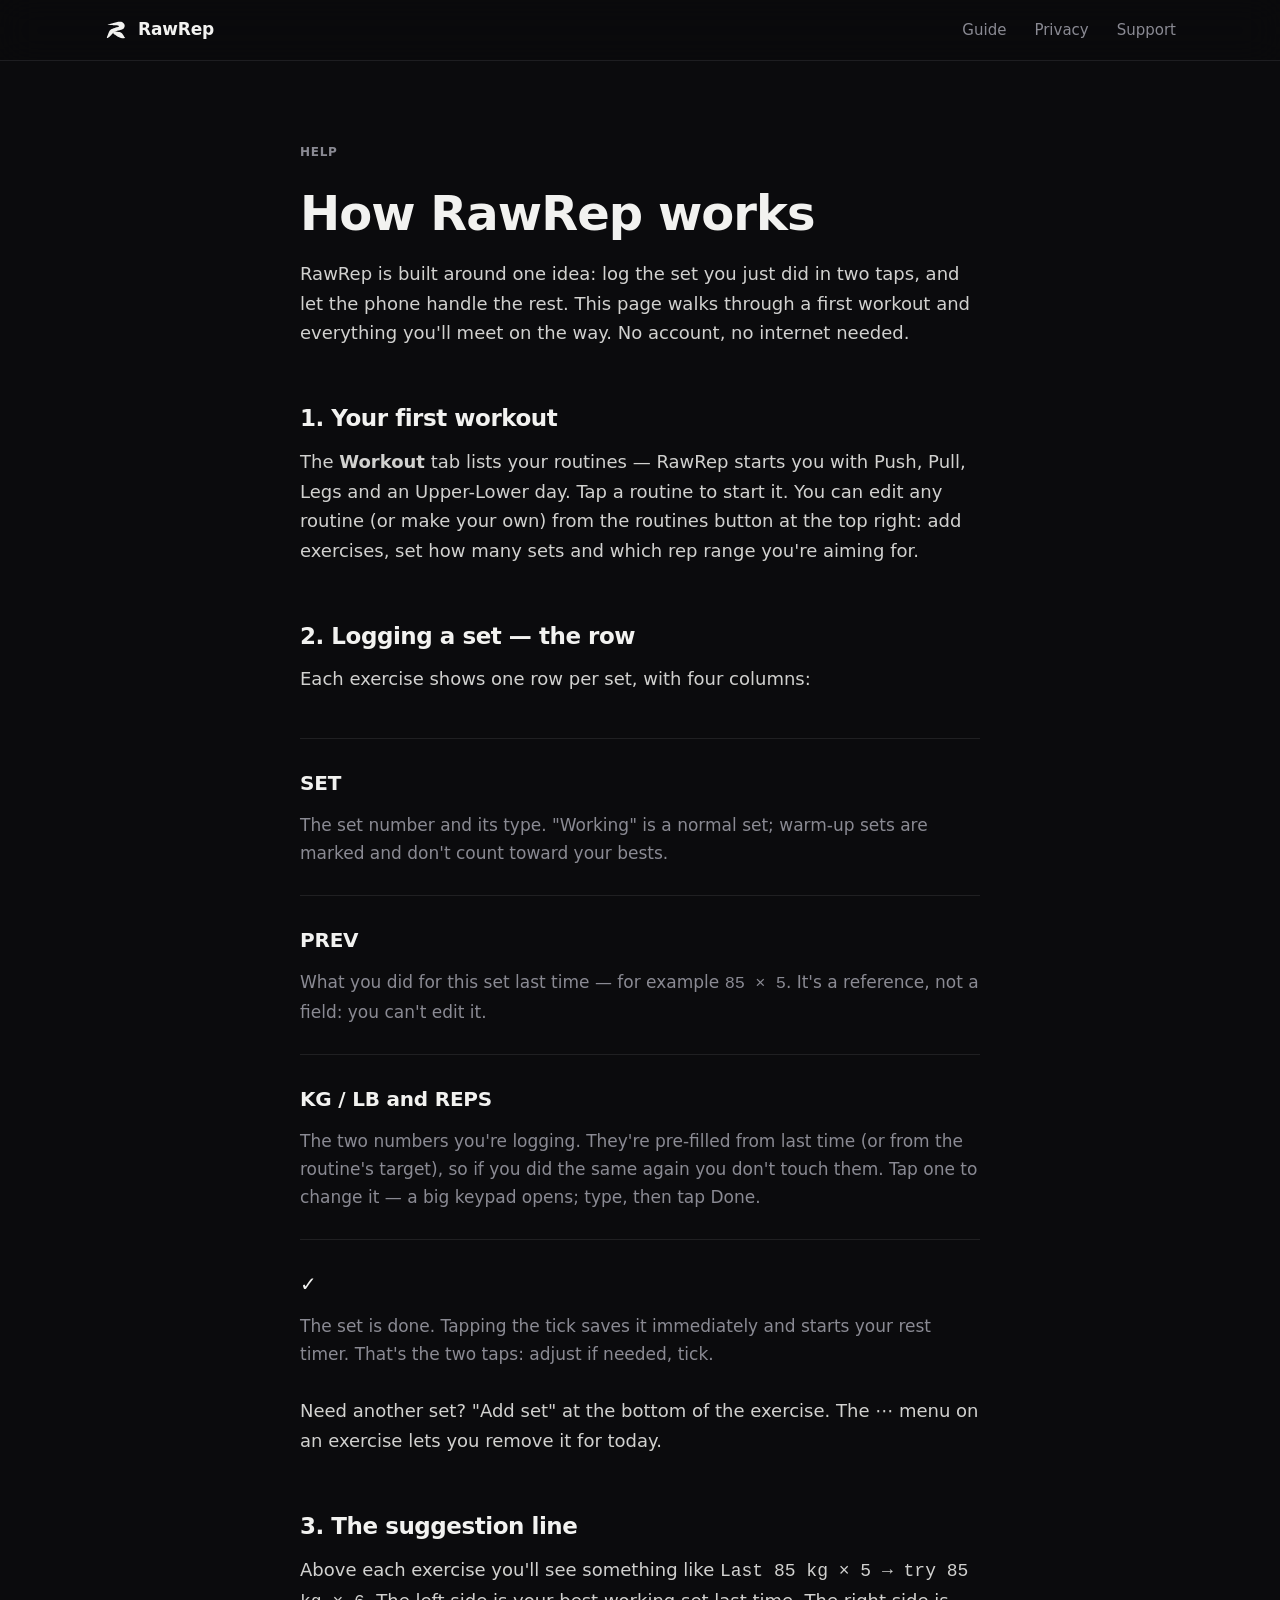
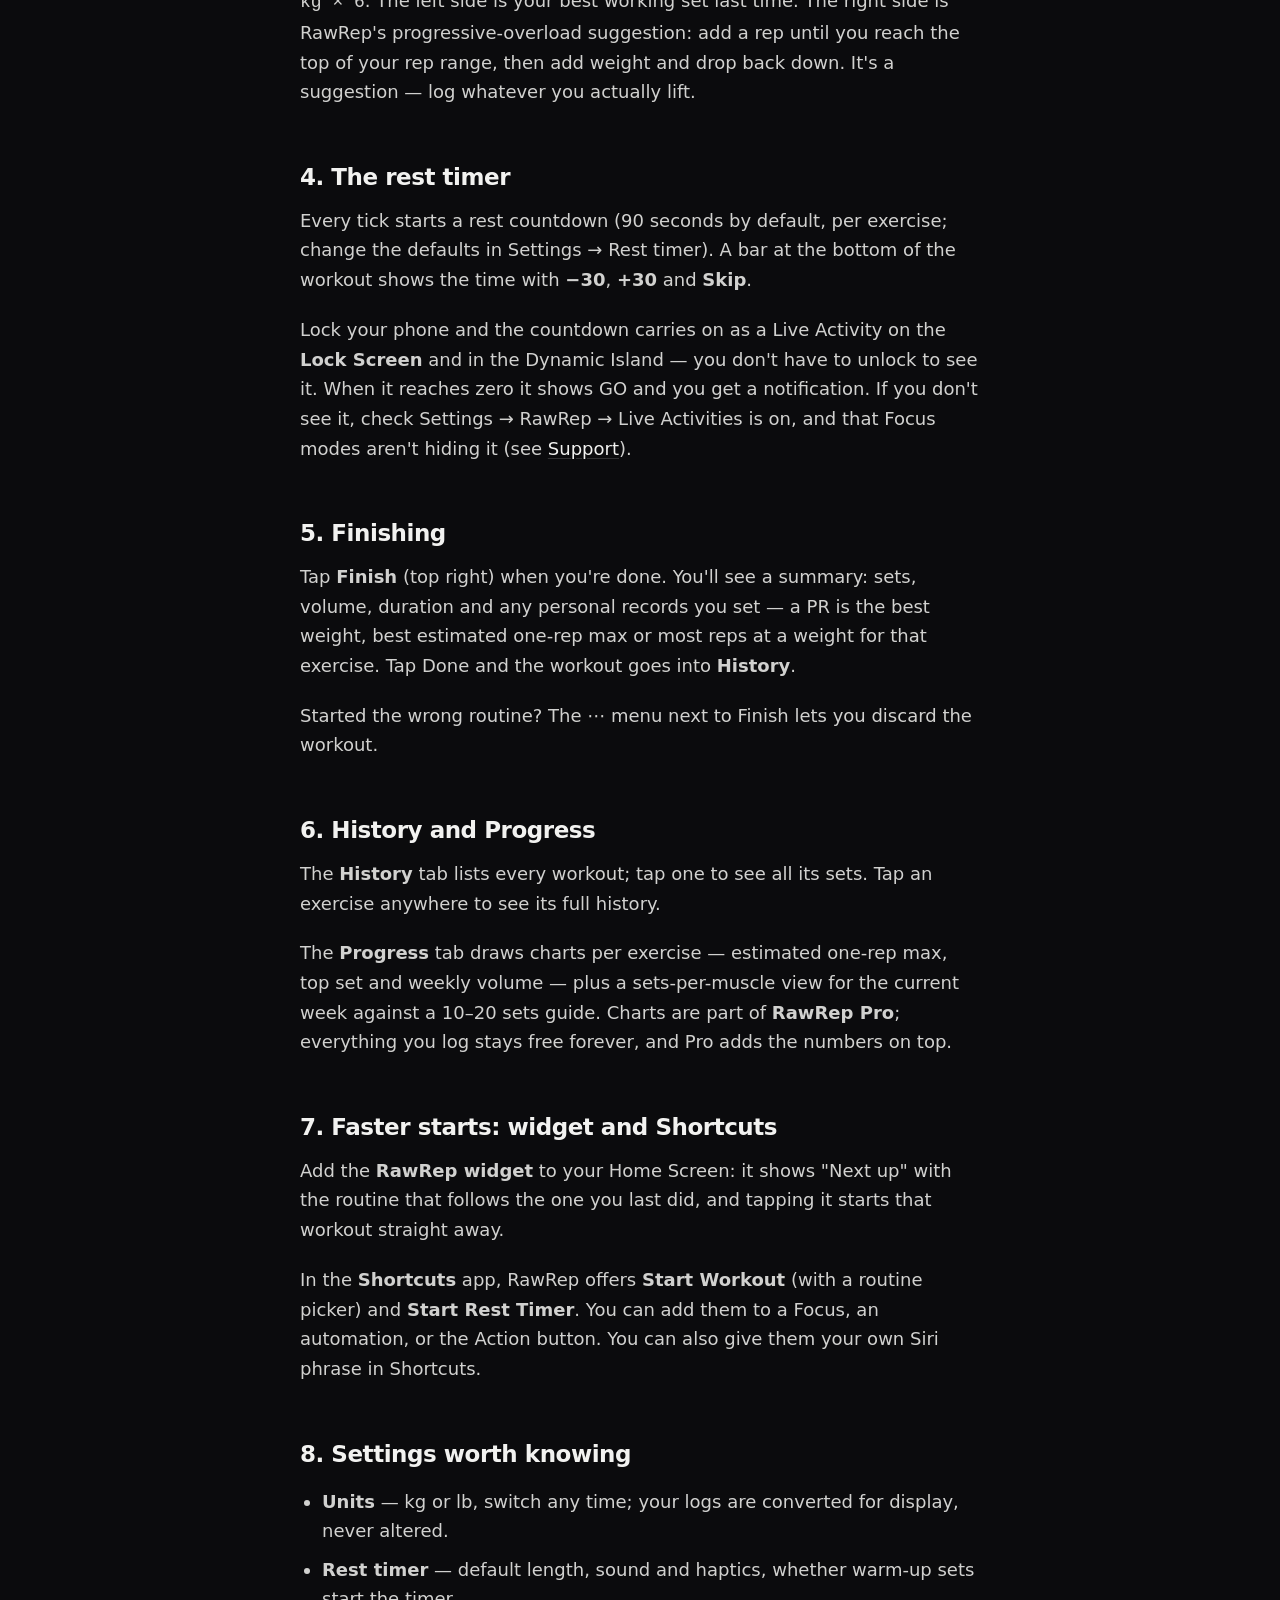
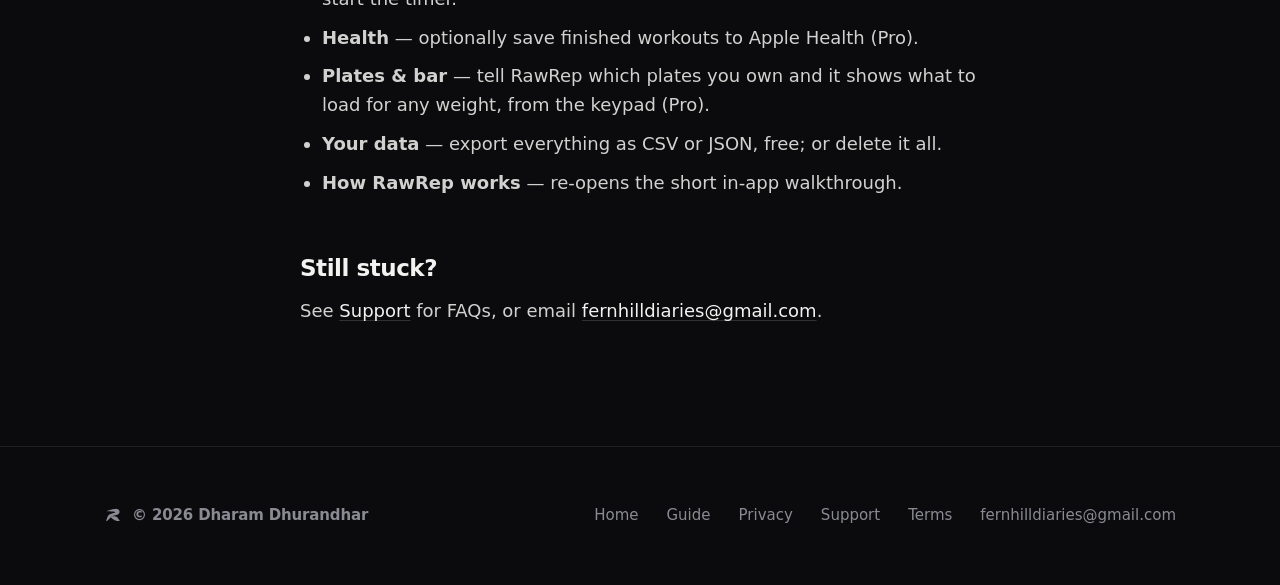
==== guide.html @ f8f1d1a2 "Deploy site from Overload/docs/site @ 1d5b099" ====
<!doctype html>
<html lang="en">
<head>
<meta charset="utf-8">
<meta name="viewport" content="width=device-width, initial-scale=1">
<title>Guide — RawRep</title>
<meta name="description" content="How to use RawRep: your first workout, logging a set in two taps, the overload suggestion, the Lock Screen rest timer, history, progress charts, the widget and Shortcuts.">
<meta name="theme-color" content="#0B0B0D">
<meta name="color-scheme" content="dark">
<link rel="canonical" href="https://ddh4r4m.github.io/rawrep/guide.html">
<meta property="og:type" content="article">
<meta property="og:site_name" content="RawRep">
<meta property="og:title" content="Guide — RawRep">
<meta property="og:description" content="How to use RawRep: your first workout, logging a set in two taps, the overload suggestion, the Lock Screen rest timer, history, progress charts, the widget and Shortcuts.">
<meta property="og:url" content="https://ddh4r4m.github.io/rawrep/guide.html">
<meta property="og:image" content="https://ddh4r4m.github.io/rawrep/img/og.png">
<meta property="og:image:width" content="1200">
<meta property="og:image:height" content="630">
<meta name="twitter:card" content="summary_large_image">
<meta name="twitter:title" content="Guide — RawRep">
<meta name="twitter:description" content="How to use RawRep: your first workout, logging a set in two taps, the overload suggestion, the Lock Screen rest timer, history, progress charts, the widget and Shortcuts.">
<meta name="twitter:image" content="https://ddh4r4m.github.io/rawrep/img/og.png">
<link rel="icon" href="favicon.svg" type="image/svg+xml">
<link rel="icon" href="favicon-32.png" sizes="32x32">
<link rel="apple-touch-icon" href="favicon-180.png">
<link rel="preload" href="fonts/space-grotesk-500-numerals.woff2" as="font" type="font/woff2" crossorigin>
<link rel="stylesheet" href="styles.css">
</head>
<body>
<svg width="0" height="0" style="position:absolute" aria-hidden="true" focusable="false"><symbol id="mark" viewBox="0 0 1024 1024" fill-rule="nonzero"><path d="M476.17 570.28C471.61 571.32 446.74 582.52 436.3 588.12C430.04 591.54 420.93 596.29 416.08 598.76C409.25 602.17 404.98 605.21 398.05 611.76C392.92 616.41 387.13 621.35 385.05 622.68C371.09 631.79 366.54 636.82 361.79 648.68C358.47 657.04 357.9 662.07 360.18 664.25C361.51 665.67 362.17 665.29 367.87 659.79C373.47 654.38 374.6 653.81 378.78 653.33C385.24 652.76 387.42 653.43 392.73 657.99C395.3 660.07 398.71 662.45 400.23 663.3C403.75 665.1 409.06 668.9 419.03 676.78C423.2 680.1 430.51 685.61 435.26 689.02C440 692.44 445.79 696.81 448.17 698.71C452.53 702.31 460.22 707.82 476.64 719.02C481.58 722.34 491.92 729.74 499.61 735.44C521.35 751.39 535.11 761.35 545.46 768.47C548.12 770.27 553.81 774.26 558.27 777.39C584.66 796 597.28 803.59 621.77 815.93C651.77 830.83 680.15 840.32 721.53 849.06C759.5 857.03 815.79 861.4 853.95 859.21C876.92 857.88 898.65 855.61 901.12 854.28C903.78 852.85 903.21 850.96 897.32 842.7C890.01 832.26 889.82 831.88 880.81 818.3C872.74 806.25 868.37 799.7 850.72 773.69C845.21 765.62 837.71 754.52 834.01 749.01C789.21 682.76 780.86 671.56 762.92 654C738.24 629.89 703.4 611.1 667.05 602.46C638.38 595.53 605.92 590.59 567.76 587.18C564.35 586.8 558.18 585.94 554 585.28C538.06 582.43 498.28 578.82 492.87 579.68C490.98 579.96 488.22 579.77 486.7 579.11L483.95 578.06L486.13 575.79C488.7 573.13 488.22 572.27 483.38 570.66C480.06 569.62 479.3 569.52 476.17 570.28Z"/><path d="M641.33 164.79C605.83 168.58 596.15 169.91 566.82 174.85C536.16 179.97 524.1 182.35 521.16 183.87C519.83 184.53 516.41 185.38 513.57 185.67C510.72 185.95 506.92 186.62 505.12 187.09C503.31 187.57 498.38 188.8 494.2 189.85C481.86 193.07 463.45 197.25 454.34 198.96C444.18 200.86 438.11 202.47 431.08 204.94C428.23 205.98 421.4 207.97 415.89 209.4C405.07 212.25 400.9 213.39 387.89 216.99C383.24 218.32 377.83 219.84 376.03 220.31C372.99 221.17 350.97 227.72 344.23 229.81C335.88 232.37 315.09 238.25 310.53 239.3C307.69 239.96 304.18 241.1 302.85 241.77C301.52 242.43 293.83 245.18 285.76 247.75C277.69 250.4 267.92 253.63 263.93 254.96C259.94 256.29 255.86 257.33 254.91 257.33C253.87 257.33 250.55 258.47 247.41 259.8C240.39 262.84 227.58 267.49 211.34 272.99C204.61 275.27 194.07 278.88 188.09 281.06C182.11 283.25 174.23 285.9 170.53 286.95C158.19 290.46 155.15 292.55 159.9 294.26C161.04 294.64 169.3 295.68 178.12 296.63C187.05 297.48 197.49 298.62 201.38 299.1C205.27 299.57 219.22 300.62 232.23 301.47C245.33 302.23 261.94 303.37 269.24 303.84C286.71 304.98 372.42 307.73 391.22 307.64C438.77 307.54 523.44 311.15 544.98 314.19C580.1 319.22 595.77 323.59 618.17 334.79C640.09 345.61 642.28 347.6 642.28 356.62C642.28 365.64 640.38 367.15 621.39 373.51C603.74 379.4 576.12 388.23 565.87 391.26C561.97 392.4 553.43 394.97 546.88 397.05C531.03 401.99 531.89 401.7 511.29 407.78C501.42 410.72 490.31 414.14 486.61 415.37C483 416.61 471.04 420.21 460.03 423.44C387.51 444.7 334.45 463.97 309.11 478.3C267.63 501.65 244.85 526.52 222.07 573.41C212.86 592.4 178.79 676.97 162.46 721.58C161.04 725.47 158.95 730.88 157.91 733.45C155.06 740.28 150.03 753.38 144.43 768.47C137.88 786.32 137.4 787.45 134.56 794.57C129.81 806.63 123.35 827.42 122.88 832.64C122.22 839.19 123.64 843.93 127.63 848.39C135.12 856.84 146.61 857.5 162.75 850.29C173.47 845.45 199.19 826.85 217.13 810.99C220.74 807.77 228.9 800.65 235.36 795.05C250.93 781.38 303.99 728.98 320.03 711.42C327.05 703.64 338.25 691.68 344.8 684.94C360.94 668.14 364.54 663.68 366.44 657.23C370.14 645.27 376.98 636.44 387.89 629.6C391.98 627.04 399 621.35 407.35 613.66C410.48 610.91 417.32 606.44 423.96 602.93C430.23 599.61 438.77 595.05 442.95 592.78C453.1 587.27 472.18 579.11 478.16 577.68C480.82 577.02 486.42 575.22 490.5 573.7C494.58 572.08 499.52 570.38 501.32 569.81C503.13 569.24 509.1 567.43 514.61 565.82C520.12 564.21 529.32 561.36 535.02 559.55C540.81 557.85 549.07 555.38 553.53 554.05C557.99 552.82 569.28 549.59 578.68 546.93C588.08 544.27 602.22 540.38 610 538.29C628.04 533.45 627.85 533.45 646.55 528.23C655.19 525.86 664.58 523.2 667.43 522.44C670.28 521.68 673.98 520.64 675.5 520.26C677.11 519.78 682.43 518.26 687.36 516.94C692.3 515.51 698.28 513.9 700.65 513.14C703.02 512.47 707.49 511.24 710.62 510.39C713.75 509.44 721.25 507.25 727.23 505.36C733.21 503.55 739.47 501.65 740.99 501.27C742.61 500.8 747.45 499.09 751.91 497.48C756.37 495.86 762.35 493.59 765.2 492.54C778.2 487.89 796.52 477.83 812.66 466.53C830.5 454.1 850.05 432.93 859.93 415.37C869.13 399.24 875.78 381.77 878.62 366.49C879.48 362.03 880.52 356.33 881.09 353.87C882.52 346.46 882.14 317.51 880.52 308.49C875.11 278.88 864.39 254.3 847.87 232.94C839.42 222.02 821.96 205.22 811.23 197.63C798.99 189.09 778.86 179.31 759.03 172.38C752.95 170.29 736.72 167.25 720.77 165.26C703.12 162.98 660.12 162.79 641.33 164.79Z"/></symbol></svg>
<header class="nav">
  <div class="wrap nav-in">
    <a class="brand" href="index.html" aria-label="RawRep home"><svg class="mark" viewBox="0 0 1024 1024" aria-hidden="true"><use href="#mark"/></svg><span class="word">RawRep</span></a>
    <nav class="nav-links" aria-label="Site">
      <a href="guide.html" aria-current="page">Guide</a>
      <a href="privacy.html">Privacy</a>
      <a href="support.html">Support</a>
    </nav>
  </div>
</header>

<main class="prose">
  <div class="wrap">
    <div class="prose-in">
    <span class="kicker">Help</span>
    <h1>How RawRep works</h1>
    <p>RawRep is built around one idea: log the set you just did in two taps, and let the phone handle the rest. This page walks through a first workout and everything you'll meet on the way. No account, no internet needed.</p>

    <h2>1. Your first workout</h2>
    <p>The <strong>Workout</strong> tab lists your routines — RawRep starts you with Push, Pull, Legs and an Upper-Lower day. Tap a routine to start it. You can edit any routine (or make your own) from the routines button at the top right: add exercises, set how many sets and which rep range you're aiming for.</p>

    <h2>2. Logging a set — the row</h2>
    <p>Each exercise shows one row per set, with four columns:</p>
    <dl>
      <dt>SET</dt>
      <dd>The set number and its type. "Working" is a normal set; warm-up sets are marked and don't count toward your bests.</dd>
      <dt>PREV</dt>
      <dd>What you did for this set last time — for example <code>85 × 5</code>. It's a reference, not a field: you can't edit it.</dd>
      <dt>KG / LB and REPS</dt>
      <dd>The two numbers you're logging. They're pre-filled from last time (or from the routine's target), so if you did the same again you don't touch them. Tap one to change it — a big keypad opens; type, then tap Done.</dd>
      <dt>✓</dt>
      <dd>The set is done. Tapping the tick saves it immediately and starts your rest timer. That's the two taps: adjust if needed, tick.</dd>
    </dl>
    <p>Need another set? "Add set" at the bottom of the exercise. The ⋯ menu on an exercise lets you remove it for today.</p>

    <h2>3. The suggestion line</h2>
    <p>Above each exercise you'll see something like <code>Last 85 kg × 5 → try 85 kg × 6</code>. The left side is your best working set last time. The right side is RawRep's progressive-overload suggestion: add a rep until you reach the top of your rep range, then add weight and drop back down. It's a suggestion — log whatever you actually lift.</p>

    <h2>4. The rest timer</h2>
    <p>Every tick starts a rest countdown (90 seconds by default, per exercise; change the defaults in Settings → Rest timer). A bar at the bottom of the workout shows the time with <strong>−30</strong>, <strong>+30</strong> and <strong>Skip</strong>.</p>
    <p>Lock your phone and the countdown carries on as a Live Activity on the <strong>Lock Screen</strong> and in the Dynamic Island — you don't have to unlock to see it. When it reaches zero it shows GO and you get a notification. If you don't see it, check Settings → RawRep → Live Activities is on, and that Focus modes aren't hiding it (see <a href="support.html">Support</a>).</p>

    <h2>5. Finishing</h2>
    <p>Tap <strong>Finish</strong> (top right) when you're done. You'll see a summary: sets, volume, duration and any personal records you set — a PR is the best weight, best estimated one-rep max or most reps at a weight for that exercise. Tap Done and the workout goes into <strong>History</strong>.</p>
    <p>Started the wrong routine? The ⋯ menu next to Finish lets you discard the workout.</p>

    <h2>6. History and Progress</h2>
    <p>The <strong>History</strong> tab lists every workout; tap one to see all its sets. Tap an exercise anywhere to see its full history.</p>
    <p>The <strong>Progress</strong> tab draws charts per exercise — estimated one-rep max, top set and weekly volume — plus a sets-per-muscle view for the current week against a 10–20 sets guide. Charts are part of <strong>RawRep Pro</strong>; everything you log stays free forever, and Pro adds the numbers on top.</p>

    <h2>7. Faster starts: widget and Shortcuts</h2>
    <p>Add the <strong>RawRep widget</strong> to your Home Screen: it shows "Next up" with the routine that follows the one you last did, and tapping it starts that workout straight away.</p>
    <p>In the <strong>Shortcuts</strong> app, RawRep offers <strong>Start Workout</strong> (with a routine picker) and <strong>Start Rest Timer</strong>. You can add them to a Focus, an automation, or the Action button. You can also give them your own Siri phrase in Shortcuts.</p>

    <h2>8. Settings worth knowing</h2>
    <ul>
      <li><strong>Units</strong> — kg or lb, switch any time; your logs are converted for display, never altered.</li>
      <li><strong>Rest timer</strong> — default length, sound and haptics, whether warm-up sets start the timer.</li>
      <li><strong>Health</strong> — optionally save finished workouts to Apple Health (Pro).</li>
      <li><strong>Plates &amp; bar</strong> — tell RawRep which plates you own and it shows what to load for any weight, from the keypad (Pro).</li>
      <li><strong>Your data</strong> — export everything as CSV or JSON, free; or delete it all.</li>
      <li><strong>How RawRep works</strong> — re-opens the short in-app walkthrough.</li>
    </ul>

    <h2>Still stuck?</h2>
    <p>See <a href="support.html">Support</a> for FAQs, or email <a href="mailto:fernhilldiaries@gmail.com">fernhilldiaries@gmail.com</a>.</p>
    </div>
  </div>
</main>

<footer class="foot">
  <div class="wrap foot-in">
    <span class="brand"><svg class="mark" viewBox="0 0 1024 1024" aria-hidden="true"><use href="#mark"/></svg><span class="word">© 2026 Dharam Dhurandhar</span></span>
    <nav class="foot-links" aria-label="Footer">
      <a href="index.html">Home</a>
      <a href="guide.html">Guide</a>
      <a href="privacy.html">Privacy</a>
      <a href="support.html">Support</a>
      <a href="terms.html">Terms</a>
      <a href="mailto:fernhilldiaries@gmail.com">fernhilldiaries@gmail.com</a>
    </nav>
  </div>
</footer>
</body>
</html>
---- styles.css ----
/* Space Grotesk Medium (500), SIL OFL 1.1 — subset to numerals only.
   See fonts/OFL-SpaceGrotesk.txt. Same face the app bundles (ADR-016). */
@font-face {
  font-family: "Space Grotesk";
  font-style: normal;
  font-weight: 500;
  font-display: swap;
  src: url("fonts/space-grotesk-500-numerals.woff2") format("woff2");
}

/* RawRep — rawrep.app
   Palette and type follow the app's own rules (PRD §6.2, ADR-014, ADR-017, ADR-023):
   dark-only, off-black/off-white, one accent (lime) reserved for ✓ / timer / CTA.
   Space Grotesk 500 is used for NUMERALS ONLY. Every word is SF Pro. */

:root {
  --ink:      #0B0B0D;
  --panel:    #16161A;
  --panel-2:  #1B1B21;
  --chalk:    #F2F2F0;
  --ash:      #8A8A93;
  --ghost:    rgba(242, 242, 240, 0.30);
  --volt:     #C6FF00;
  --line:     rgba(242, 242, 240, 0.09);
  --line-2:   rgba(242, 242, 240, 0.16);

  --sans: -apple-system, BlinkMacSystemFont, "SF Pro Text", "Segoe UI", system-ui, "Helvetica Neue", Arial, sans-serif;
  --num:  "Space Grotesk", "Helvetica Neue", Arial, sans-serif;

  --max: 1120px;
  --gut: 24px;
  --r-s: 8px;
  --r-m: 12px;
  --r-l: 20px;
}

* { box-sizing: border-box; }

html { -webkit-text-size-adjust: 100%; scroll-behavior: smooth; }

body {
  margin: 0;
  background: var(--ink);
  color: var(--chalk);
  font-family: var(--sans);
  font-size: 17px;
  line-height: 1.6;
  -webkit-font-smoothing: antialiased;
  -moz-osx-font-smoothing: grayscale;
  text-rendering: optimizeLegibility;
}

img, svg { display: block; max-width: 100%; }

a { color: var(--chalk); text-decoration: none; }
a:focus-visible,
button:focus-visible,
summary:focus-visible,
input:focus-visible + .tick { outline: 2px solid var(--volt); outline-offset: 3px; border-radius: 4px; }

/* Numerals — the one place Space Grotesk is allowed. */
.n {
  font-family: var(--num);
  font-weight: 500;
  font-variant-numeric: tabular-nums;
  font-feature-settings: "tnum" 1;
}
.n-lg { letter-spacing: -0.02em; }

/* ---------- layout ---------- */

.wrap { width: 100%; max-width: var(--max); margin: 0 auto; padding: 0 var(--gut); }

.section { padding: 140px 0; border-top: 1px solid var(--line); }

.eyebrow {
  display: block;
  margin: 0 0 22px;
  font-size: 12px;
  font-weight: 600;
  line-height: 1;
  letter-spacing: 0.06em;
  text-transform: uppercase;
  color: var(--ash);
}

h1, h2, h3 { margin: 0; font-weight: 600; letter-spacing: -0.02em; }

h2 { font-size: clamp(30px, 4vw, 46px); line-height: 1.06; max-width: 15ch; }
h3 { font-size: 19px; line-height: 1.3; letter-spacing: -0.01em; }

.lede {
  margin: 24px 0 0;
  max-width: 46ch;
  font-size: 19px;
  line-height: 1.55;
  color: var(--ash);
}

.split {
  display: grid;
  grid-template-columns: 1fr;
  gap: 64px;
  align-items: center;
}

/* ---------- nav ---------- */

.nav {
  position: sticky;
  top: 0;
  z-index: 20;
  background: rgba(11, 11, 13, 0.72);
  backdrop-filter: saturate(160%) blur(18px);
  -webkit-backdrop-filter: saturate(160%) blur(18px);
  border-bottom: 1px solid var(--line);
}

.nav-in {
  display: flex;
  align-items: center;
  gap: 12px;
  height: 60px;
}

.brand { display: flex; align-items: center; gap: 10px; }
.brand .mark { width: 24px; height: 24px; fill: var(--chalk); }
.brand .word { font-size: 17px; font-weight: 600; letter-spacing: -0.01em; }

.nav-links { margin-left: auto; display: flex; gap: 28px; font-size: 15px; }
.nav-links a { color: var(--ash); transition: color 0.2s; }
.nav-links a:hover { color: var(--chalk); }

/* ---------- hero ---------- */

.hero { position: relative; overflow: hidden; padding: 96px 0 132px; }

/* depth only — no glow */
.hero::before {
  content: "";
  position: absolute;
  inset: -20% -10% auto;
  height: 620px;
  background: radial-gradient(60% 100% at 62% 0%, rgba(242, 242, 240, 0.055), transparent 70%);
  pointer-events: none;
}

.hero-in { position: relative; display: grid; grid-template-columns: 1fr; gap: 64px; align-items: center; }

h1 {
  font-size: clamp(40px, 6.6vw, 72px);
  line-height: 1.02;
  max-width: 11ch;
}

.hero .lede { font-size: 20px; max-width: 40ch; }

.badge-row { display: flex; flex-wrap: wrap; align-items: center; gap: 16px; margin-top: 40px; }

.store {
  display: inline-flex;
  flex-direction: column;
  justify-content: center;
  min-height: 56px;
  padding: 9px 26px;
  border-radius: 14px;
  background: var(--volt);
  color: var(--ink);
  cursor: default;
}
.store .k {
  font-size: 11px;
  font-weight: 600;
  letter-spacing: 0.07em;
  text-transform: uppercase;
  line-height: 1.3;
  opacity: 0.72;
}
.store .v { font-size: 17px; font-weight: 600; letter-spacing: -0.01em; line-height: 1.25; }

.badge-note { font-size: 15px; color: var(--ash); }

.spec {
  display: flex;
  flex-wrap: wrap;
  gap: 10px 22px;
  margin: 36px 0 0;
  padding: 0;
  list-style: none;
  font-size: 14px;
  color: var(--ash);
}
.spec li { display: flex; align-items: center; gap: 8px; }
.spec li::before {
  content: "";
  width: 4px;
  height: 4px;
  border-radius: 50%;
  background: var(--line-2);
}

/* ---------- device frame ---------- */

.phone {
  width: 100%;
  max-width: 320px;
  margin: 0 auto;
  padding: 11px;
  border-radius: 55px;
  background: linear-gradient(158deg, #43434c 0%, #1d1d24 26%, #121218 62%, #35353d 100%);
  box-shadow:
    0 2px 1px rgba(255, 255, 255, 0.10) inset,
    0 44px 90px -28px rgba(0, 0, 0, 0.95),
    0 12px 34px -14px rgba(0, 0, 0, 0.8);
}

.phone-screen {
  position: relative;
  border-radius: 44px;
  overflow: hidden;
  background: var(--ink);
  box-shadow: 0 0 0 1px rgba(0, 0, 0, 0.9);
}

.phone-screen img { width: 100%; height: auto; }

.island {
  position: absolute;
  top: 1.15%;
  left: 50%;
  transform: translateX(-50%);
  width: 30%;
  height: 3.1%;
  border-radius: 99px;
  background: #000;
}

.phone--sm { max-width: 268px; border-radius: 48px; padding: 9px; }
.phone--sm .phone-screen { border-radius: 39px; }

.caption { margin: 22px auto 0; max-width: 42ch; text-align: center; font-size: 14px; color: var(--ash); }

/* ---------- lock screen mock ---------- */

.lock {
  position: relative;
  aspect-ratio: 402 / 874;
  padding: 13% 20px 26px;
  border-radius: 44px;
  overflow: hidden;
  background:
    radial-gradient(120% 60% at 50% 0%, #23232b 0%, #131318 46%, #0b0b0d 100%);
  display: flex;
  flex-direction: column;
}

.lock-date {
  text-align: center;
  font-size: 15px;
  font-weight: 500;
  color: rgba(242, 242, 240, 0.72);
}

.lock-time {
  margin-top: 2px;
  text-align: center;
  font-size: clamp(56px, 20vw, 78px);
  line-height: 1;
  letter-spacing: -0.03em;
  color: var(--chalk);
}

/* the Live Activity card */
.la {
  margin-top: auto;
  padding: 16px 18px 18px;
  border-radius: 22px;
  background: rgba(22, 22, 26, 0.92);
  box-shadow: 0 1px 0 rgba(255, 255, 255, 0.07) inset, 0 18px 40px -18px rgba(0, 0, 0, 0.9);
  backdrop-filter: blur(20px);
  -webkit-backdrop-filter: blur(20px);
}

.la-head { display: flex; align-items: center; gap: 8px; }
.la-head .mark { width: 15px; height: 15px; fill: var(--chalk); flex: none; }
.la-app {
  font-size: 11px;
  font-weight: 600;
  letter-spacing: 0.06em;
  text-transform: uppercase;
  color: var(--ash);
}
.la-set {
  margin-left: auto;
  font-size: 11px;
  font-weight: 600;
  letter-spacing: 0.06em;
  text-transform: uppercase;
  color: var(--ash);
}
.la-name {
  margin-top: 10px;
  font-size: 16px;
  font-weight: 600;
  letter-spacing: -0.01em;
}
.la-row { display: flex; align-items: flex-end; gap: 12px; margin-top: 2px; }
.la-time {
  font-size: 64px;
  line-height: 1.02;
  letter-spacing: -0.02em;
  color: var(--volt);
}
.la-btns { margin-left: auto; display: flex; gap: 8px; padding-bottom: 10px; }
.la-btns span {
  padding: 7px 13px;
  border-radius: 99px;
  background: rgba(242, 242, 240, 0.10);
  font-size: 13px;
  font-weight: 600;
  color: var(--chalk);
}
.la-bar {
  margin-top: 12px;
  height: 5px;
  border-radius: 99px;
  background: rgba(242, 242, 240, 0.14);
  overflow: hidden;
}
.la-bar i { display: block; height: 100%; width: 68%; border-radius: 99px; background: var(--volt); }

/* ---------- the set-row demo (signature) ---------- */

.demo { max-width: 520px; margin-top: 44px; }

.demo-head {
  display: grid;
  grid-template-columns: 62px 84px 1fr 76px 60px;
  gap: 8px;
  padding: 0 18px 10px;
  font-size: 11px;
  font-weight: 600;
  letter-spacing: 0.06em;
  text-transform: uppercase;
  color: var(--ash);
}
.demo-head span:nth-child(3),
.demo-head span:nth-child(4) { text-align: right; }
.demo-head span:last-child { text-align: center; }

.demo-card {
  border-radius: var(--r-l);
  background: var(--panel);
  box-shadow: 0 1px 0 rgba(255, 255, 255, 0.05) inset;
  overflow: hidden;
}

.row {
  display: grid;
  grid-template-columns: 62px 84px 1fr 76px 60px;
  gap: 8px;
  align-items: center;
  height: 84px;
  padding: 0 18px;
  border-top: 1px solid var(--line);
}
.row:first-child { border-top: 0; }

.row-set { line-height: 1.15; }
.row-set .i { font-size: 17px; }
.row-set .t { display: block; font-size: 11px; color: var(--ash); }

.row-prev { font-size: 14px; color: var(--ash); }
.row-kg   { font-size: 30px; text-align: right; letter-spacing: -0.02em; }
.row-reps { font-size: 30px; text-align: right; letter-spacing: -0.02em; }

.tick {
  justify-self: center;
  width: 44px;
  height: 44px;
  border-radius: 50%;
  border: 1.5px solid var(--chalk);
  background: var(--chalk);
  display: grid;
  place-items: center;
}
.tick svg { width: 20px; height: 20px; stroke: var(--ink); stroke-width: 2.6; fill: none; }

/* pending row — ghosted autofill, the app's own AC-04.3 behaviour */
.row--pending .row-kg,
.row--pending .row-reps { color: var(--ghost); transition: color 0.45s ease 0.06s; }
.row--pending .tick { border-color: var(--line-2); background: transparent; transition: background 0.3s, border-color 0.3s, transform 0.3s; }
.row--pending .tick svg { opacity: 0; transform: scale(0.5); transition: opacity 0.3s 0.06s, transform 0.3s 0.06s; }

.tick-input { position: absolute; opacity: 0; width: 1px; height: 1px; }
.tick-label { justify-self: center; cursor: pointer; }

.tick-input:checked ~ .demo-card .row--pending .row-kg,
.tick-input:checked ~ .demo-card .row--pending .row-reps { color: var(--chalk); }
.tick-input:checked ~ .demo-card .row--pending .tick { background: var(--volt); border-color: var(--volt); }
.tick-input:checked ~ .demo-card .row--pending .tick svg { opacity: 1; transform: scale(1); }

.demo-hint {
  margin: 16px 0 0;
  padding-left: 18px;
  font-size: 14px;
  color: var(--ash);
}
.demo-hint b { color: var(--chalk); font-weight: 600; }
.demo-hint .n { color: var(--chalk); }
.hint-b { display: none; }
.tick-input:checked ~ .demo-hint .hint-a { display: none; }
.tick-input:checked ~ .demo-hint .hint-b { display: inline; }

/* ---------- benefit list ---------- */

.benefits { margin: 40px 0 0; padding: 0; list-style: none; display: grid; gap: 4px; }
.benefits li { padding: 20px 0; border-top: 1px solid var(--line); }
.benefits p { margin: 6px 0 0; font-size: 16px; color: var(--ash); max-width: 44ch; }

/* ---------- pricing ---------- */

.tiers { display: grid; grid-template-columns: 1fr; gap: 20px; margin-top: 64px; }

.tier {
  padding: 34px 30px 32px;
  border-radius: var(--r-l);
  background: var(--panel);
  box-shadow: 0 1px 0 rgba(255, 255, 255, 0.05) inset;
  display: flex;
  flex-direction: column;
}
.tier--pro { background: linear-gradient(180deg, var(--panel-2) 0%, var(--panel) 100%); }

.tier-name {
  font-size: 12px;
  font-weight: 600;
  letter-spacing: 0.06em;
  text-transform: uppercase;
  color: var(--ash);
}
.tier-price { margin-top: 14px; font-size: 44px; line-height: 1; letter-spacing: -0.02em; }
.tier-price .u { font-family: var(--sans); font-size: 17px; font-weight: 400; color: var(--ash); letter-spacing: 0; }
.tier-sub { margin: 10px 0 0; font-size: 15px; color: var(--ash); }

.checks { margin: 28px 0 0; padding: 0; list-style: none; display: grid; gap: 13px; }
.checks li { display: grid; grid-template-columns: 20px 1fr; gap: 12px; align-items: start; font-size: 16px; }
.checks svg { width: 16px; height: 16px; margin-top: 5px; stroke: var(--volt); stroke-width: 2.4; fill: none; }

.plans { margin-top: 28px; padding-top: 22px; border-top: 1px solid var(--line); display: grid; gap: 10px; }
.plan { display: flex; align-items: baseline; gap: 12px; font-size: 15px; color: var(--ash); }
.plan b { color: var(--chalk); font-weight: 600; }
.plan .amt { margin-left: auto; color: var(--chalk); }

/* ---------- privacy cards ---------- */

.cards { display: grid; grid-template-columns: 1fr; gap: 20px; margin-top: 64px; }
.card {
  padding: 30px 28px 32px;
  border-radius: var(--r-l);
  background: var(--panel);
  box-shadow: 0 1px 0 rgba(255, 255, 255, 0.05) inset;
}
.card .n-big { font-size: 15px; font-weight: 600; letter-spacing: 0.06em; text-transform: uppercase; color: var(--ash); }
.card h3 { margin-top: 16px; }
.card p { margin: 10px 0 0; font-size: 16px; color: var(--ash); }

.fineprint { margin: 60px 0 0; font-size: 15px; color: var(--ash); max-width: 62ch; }
.fineprint a { color: var(--chalk); text-decoration: underline; text-underline-offset: 3px; text-decoration-color: var(--line-2); }
.fineprint a:hover { text-decoration-color: var(--chalk); }

/* ---------- FAQ ---------- */

.faq { margin-top: 56px; max-width: 880px; }

.faq details { border-top: 1px solid var(--line); }
.faq details:last-of-type { border-bottom: 1px solid var(--line); }

.faq summary {
  display: flex;
  align-items: center;
  gap: 20px;
  padding: 26px 0;
  font-size: 19px;
  font-weight: 600;
  letter-spacing: -0.01em;
  cursor: pointer;
  list-style: none;
}
.faq summary::-webkit-details-marker { display: none; }

.faq summary::after {
  content: "";
  margin-left: auto;
  flex: none;
  width: 11px;
  height: 11px;
  border-right: 1.5px solid var(--ash);
  border-bottom: 1.5px solid var(--ash);
  transform: rotate(45deg) translate(-3px, -3px);
  transition: transform 0.25s ease;
}
.faq details[open] summary::after { transform: rotate(-135deg) translate(-3px, -3px); }

.faq p { margin: 0 0 28px; padding-right: 40px; font-size: 17px; color: var(--ash); max-width: 62ch; }
.faq a { color: var(--chalk); text-decoration: underline; text-underline-offset: 3px; text-decoration-color: var(--line-2); }

/* ---------- prose pages ---------- */

.prose { padding: 76px 0 120px; }
.prose-in { max-width: 680px; margin: 0 auto; }

.prose h1 { font-size: clamp(34px, 5vw, 48px); line-height: 1.06; max-width: none; }
.prose h2 { font-size: 23px; line-height: 1.25; max-width: none; margin: 56px 0 0; }
.prose h2 + p { margin-top: 14px; }
.prose p { margin: 20px 0 0; font-size: 18px; line-height: 1.65; color: rgba(242, 242, 240, 0.86); }
.prose ul { margin: 20px 0 0; padding-left: 22px; }
.prose li { margin: 0 0 10px; font-size: 18px; line-height: 1.6; color: rgba(242, 242, 240, 0.86); }
.prose a { color: var(--chalk); text-decoration: underline; text-underline-offset: 3px; text-decoration-color: var(--line-2); }
.prose a:hover { text-decoration-color: var(--chalk); }
.prose .meta { margin-top: 14px; font-size: 15px; color: var(--ash); }
.prose .secondary { color: var(--ash); font-size: 16px; }

.prose dl { margin: 44px 0 0; }
.prose dt {
  margin: 0;
  padding-top: 28px;
  border-top: 1px solid var(--line);
  font-size: 20px;
  font-weight: 600;
  letter-spacing: -0.01em;
}
.prose dd { margin: 12px 0 28px; font-size: 17px; line-height: 1.65; color: var(--ash); }

.kicker {
  display: inline-block;
  margin-bottom: 26px;
  font-size: 12px;
  font-weight: 600;
  letter-spacing: 0.06em;
  text-transform: uppercase;
  color: var(--ash);
}

/* ---------- footer ---------- */

.foot { border-top: 1px solid var(--line); padding: 56px 0 64px; }
.foot-in { display: flex; flex-wrap: wrap; align-items: center; gap: 16px 28px; font-size: 15px; color: var(--ash); }
.foot-links { display: flex; flex-wrap: wrap; gap: 28px; margin-left: auto; }
.foot a { color: var(--ash); transition: color 0.2s; }
.foot a:hover { color: var(--chalk); }
.foot .brand .mark { width: 18px; height: 18px; fill: var(--ash); }
.foot .brand .word { font-size: 15px; color: var(--ash); }

/* ---------- reveal ---------- */

.rv { opacity: 0; transform: translateY(16px); }
.rv-on { transition: opacity 0.75s cubic-bezier(0.2, 0.7, 0.3, 1), transform 0.75s cubic-bezier(0.2, 0.7, 0.3, 1); }
.rv-in { opacity: 1; transform: none; }

/* ---------- responsive ---------- */

@media (min-width: 768px) {
  .tiers { grid-template-columns: 1fr 1fr; gap: 24px; }
  .cards { grid-template-columns: repeat(3, 1fr); }
  .benefits { grid-template-columns: repeat(3, 1fr); gap: 32px; }
}

@media (min-width: 1024px) {
  .hero { padding: 112px 0 156px; }
  .hero-in { grid-template-columns: 1.06fr 0.94fr; gap: 72px; }
  .split { grid-template-columns: 1fr 1fr; gap: 88px; }
  .split--flip .split-media { order: -1; }
  .phone { max-width: 340px; }
  .phone--sm { max-width: 300px; }
  .lock { border-radius: 44px; }
}

@media (max-width: 767px) {
  .section { padding: 88px 0; }
  .hero { padding: 56px 0 84px; }
  .row, .demo-head { grid-template-columns: 52px 70px 1fr 62px 52px; }
  .row { height: 76px; padding: 0 14px; }
  .demo-head { padding: 0 14px 10px; font-size: 10px; }
  .row-kg, .row-reps { font-size: 26px; }
  .tick { width: 40px; height: 40px; }
  .foot-links { margin-left: 0; width: 100%; }
}

@media (prefers-reduced-motion: reduce) {
  html { scroll-behavior: auto; }
  .rv, .rv-on, .rv-in { opacity: 1; transform: none; transition: none; }
  *, *::before, *::after { transition-duration: 0.001ms !important; animation-duration: 0.001ms !important; }
}

.tick-input:focus-visible ~ .demo-card .tick-label { outline: 2px solid var(--volt); outline-offset: 3px; }
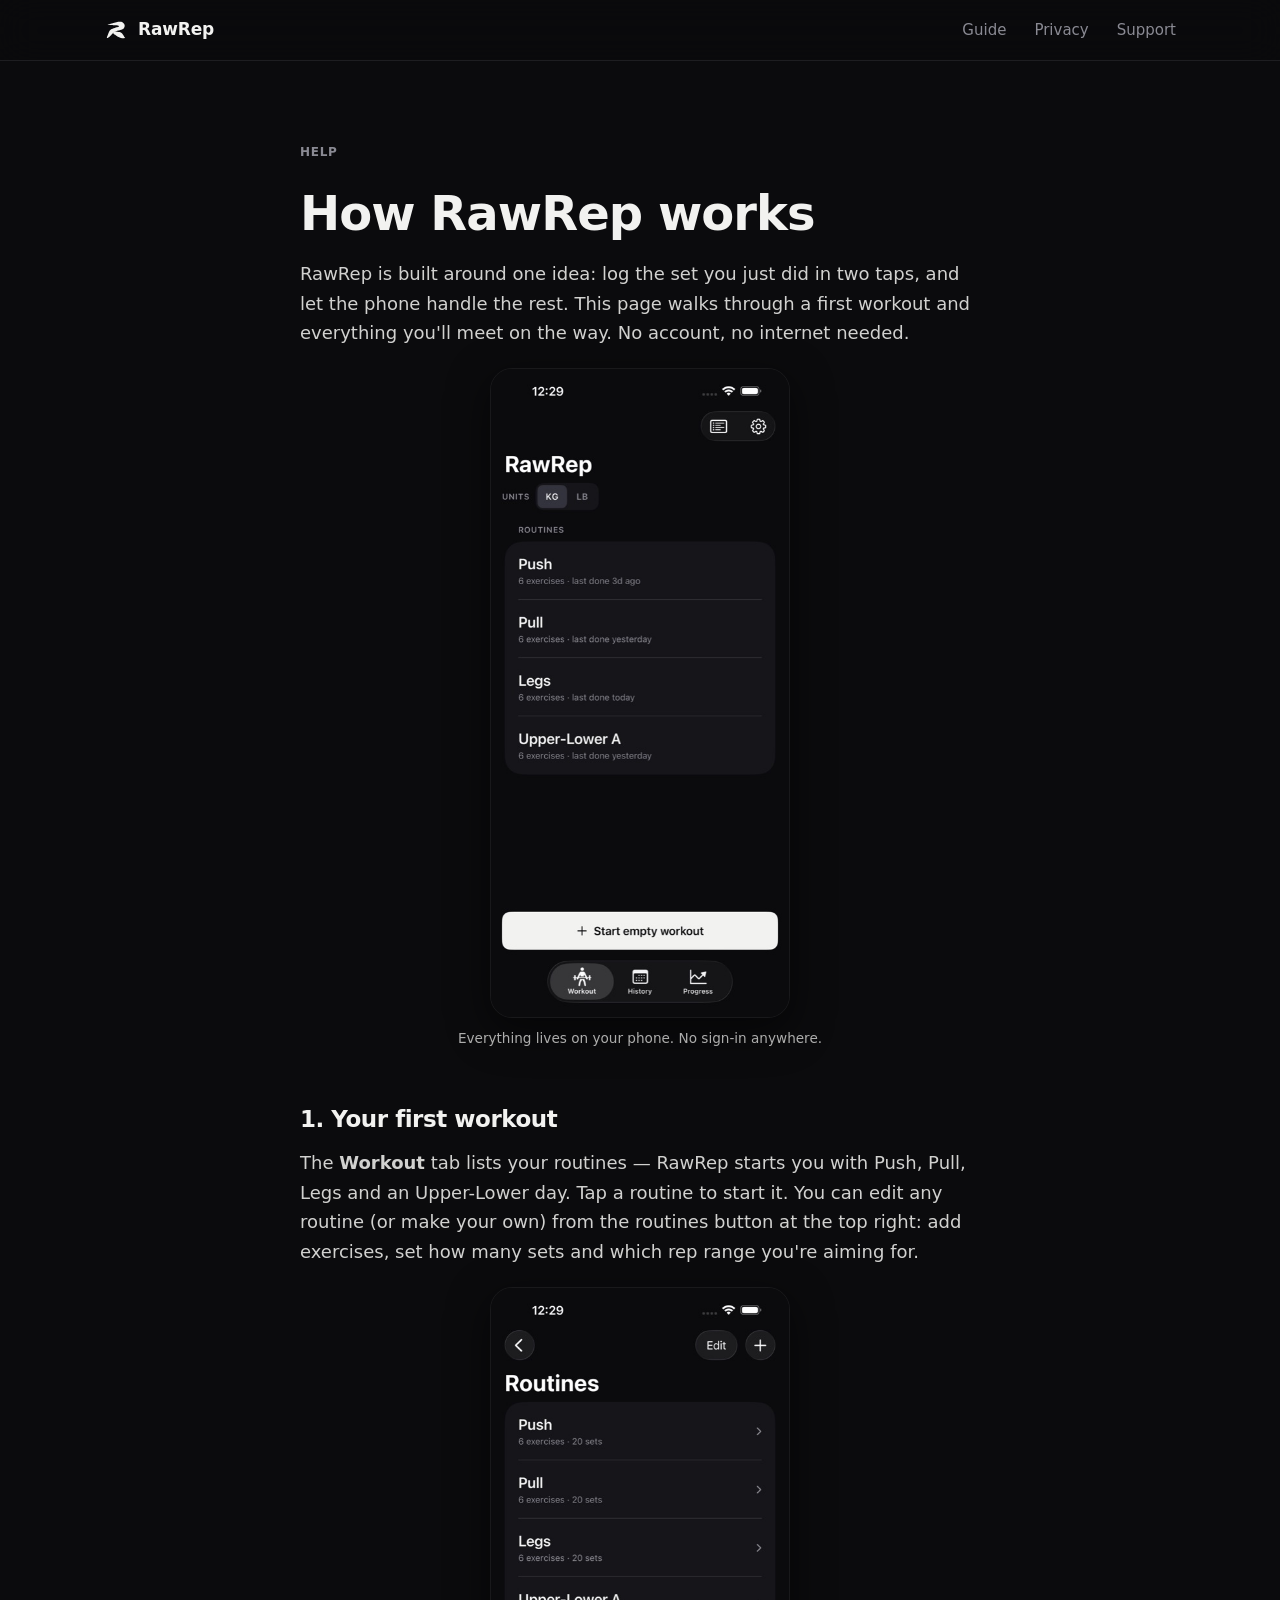
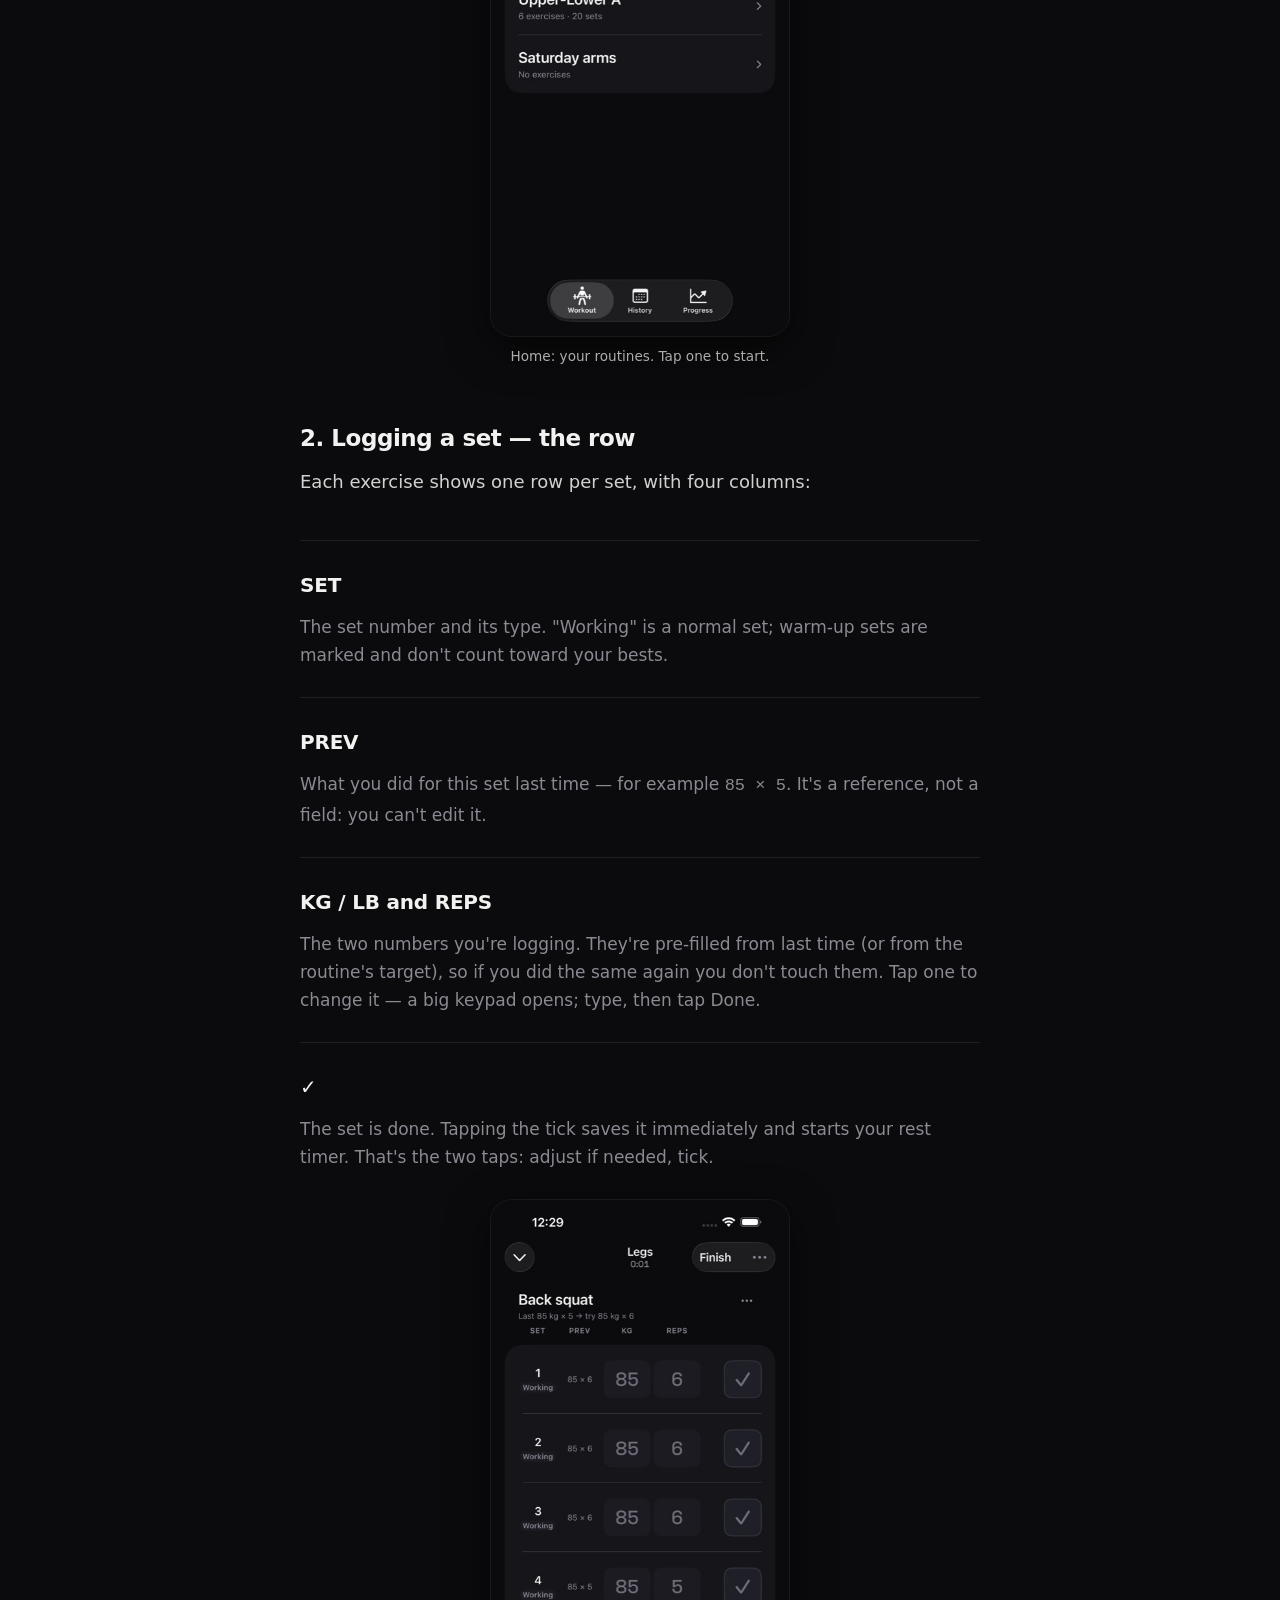
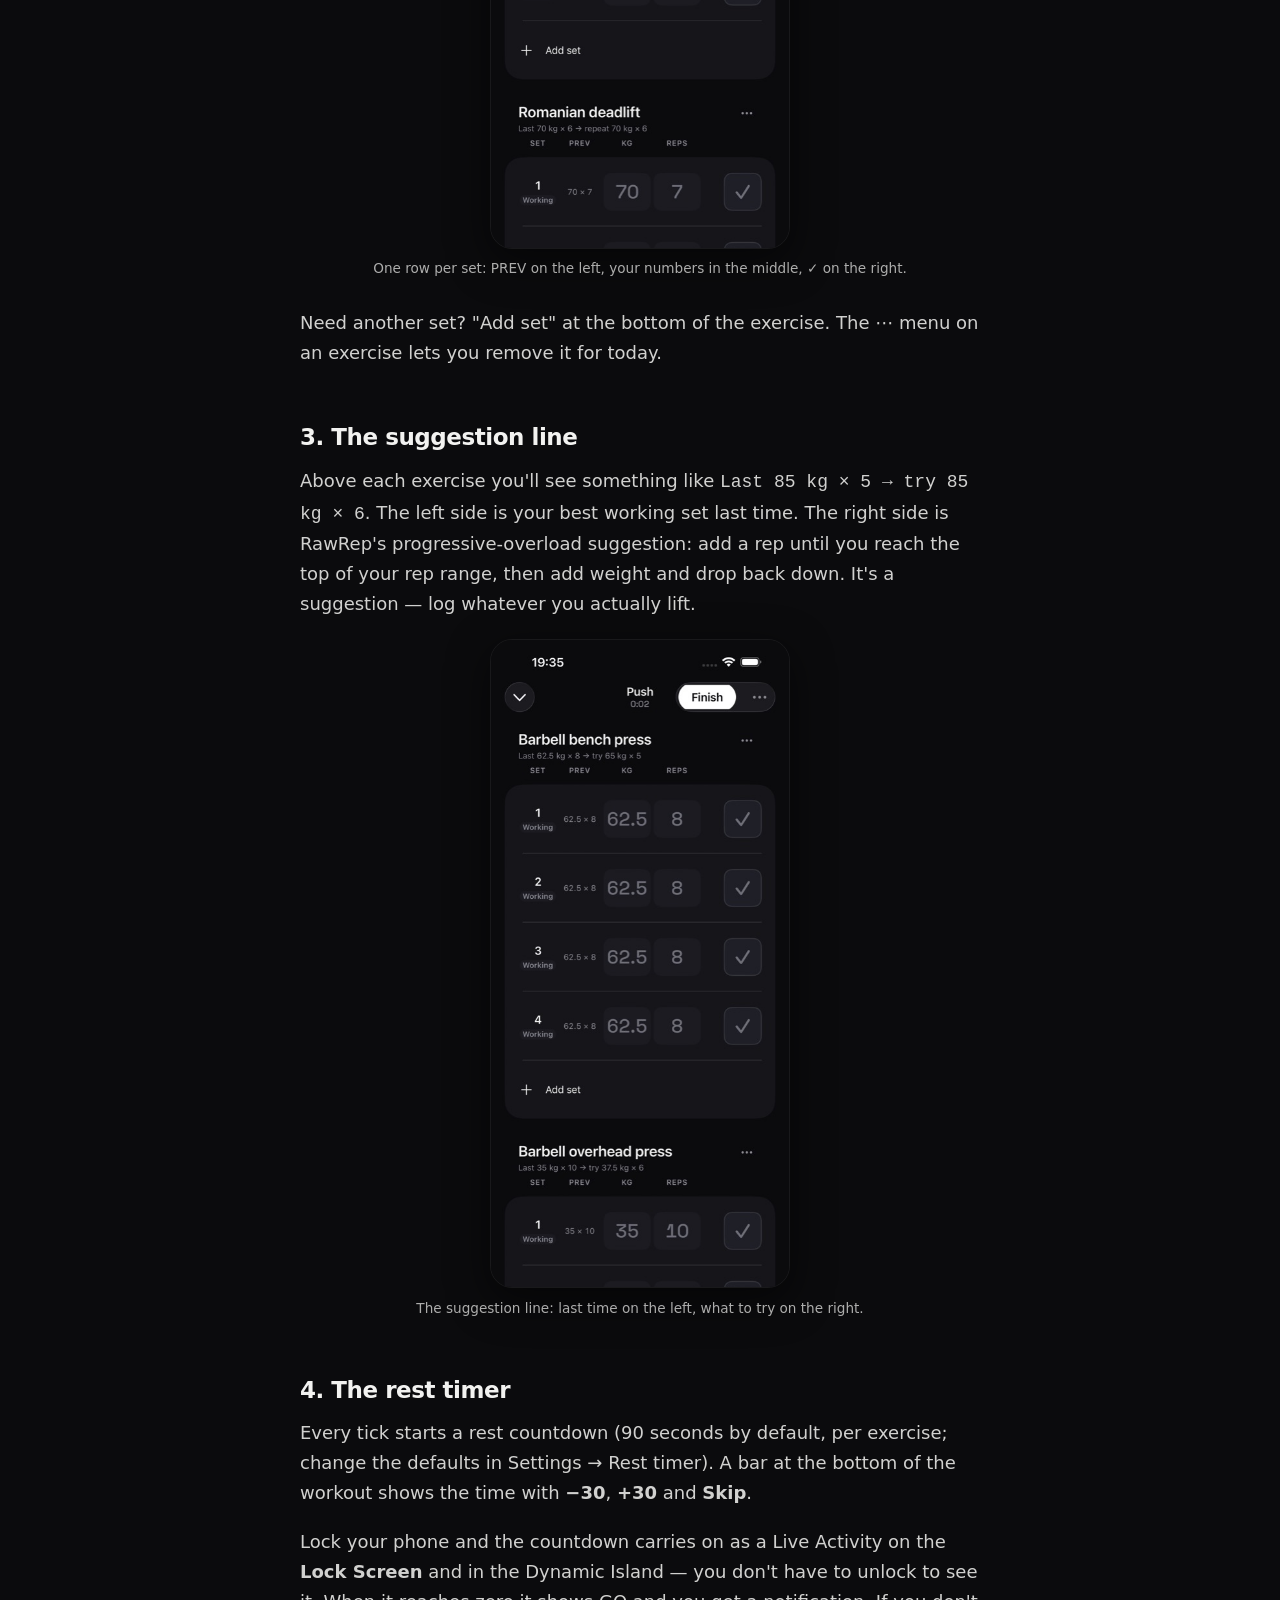
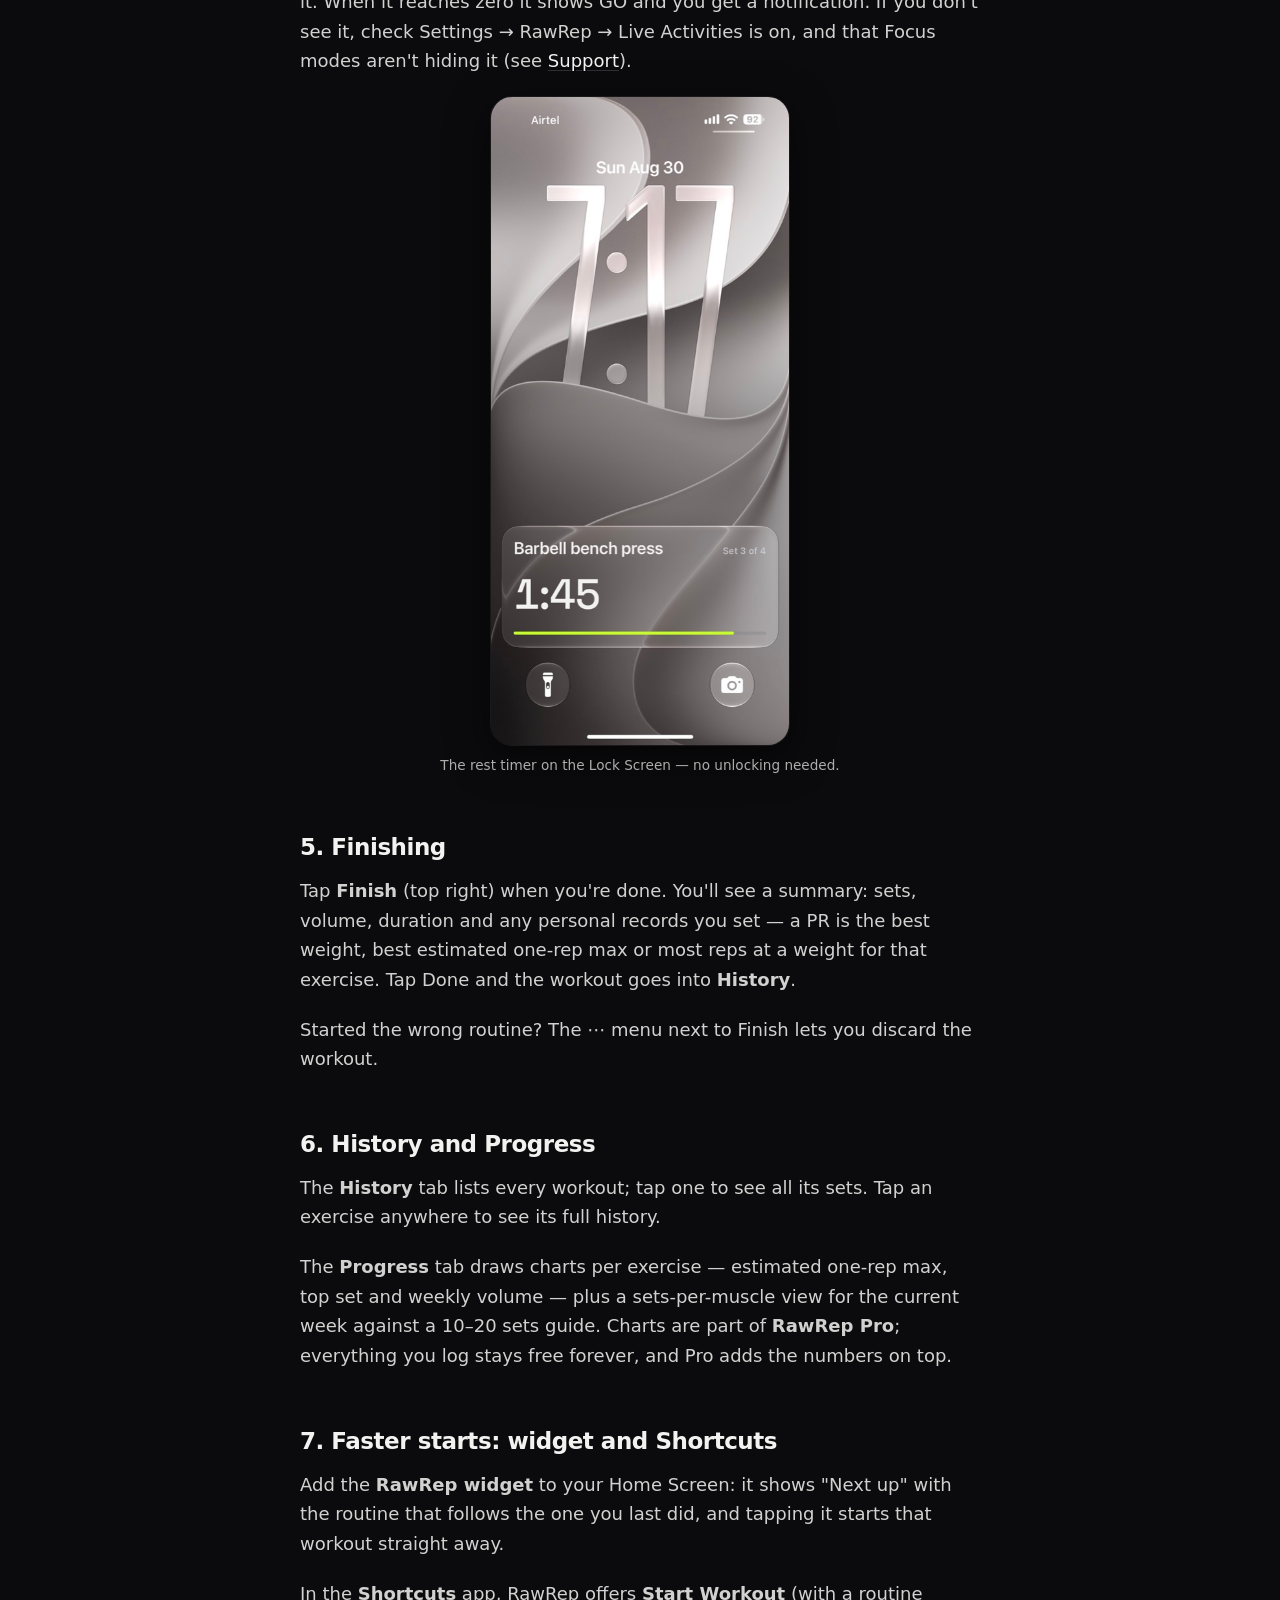
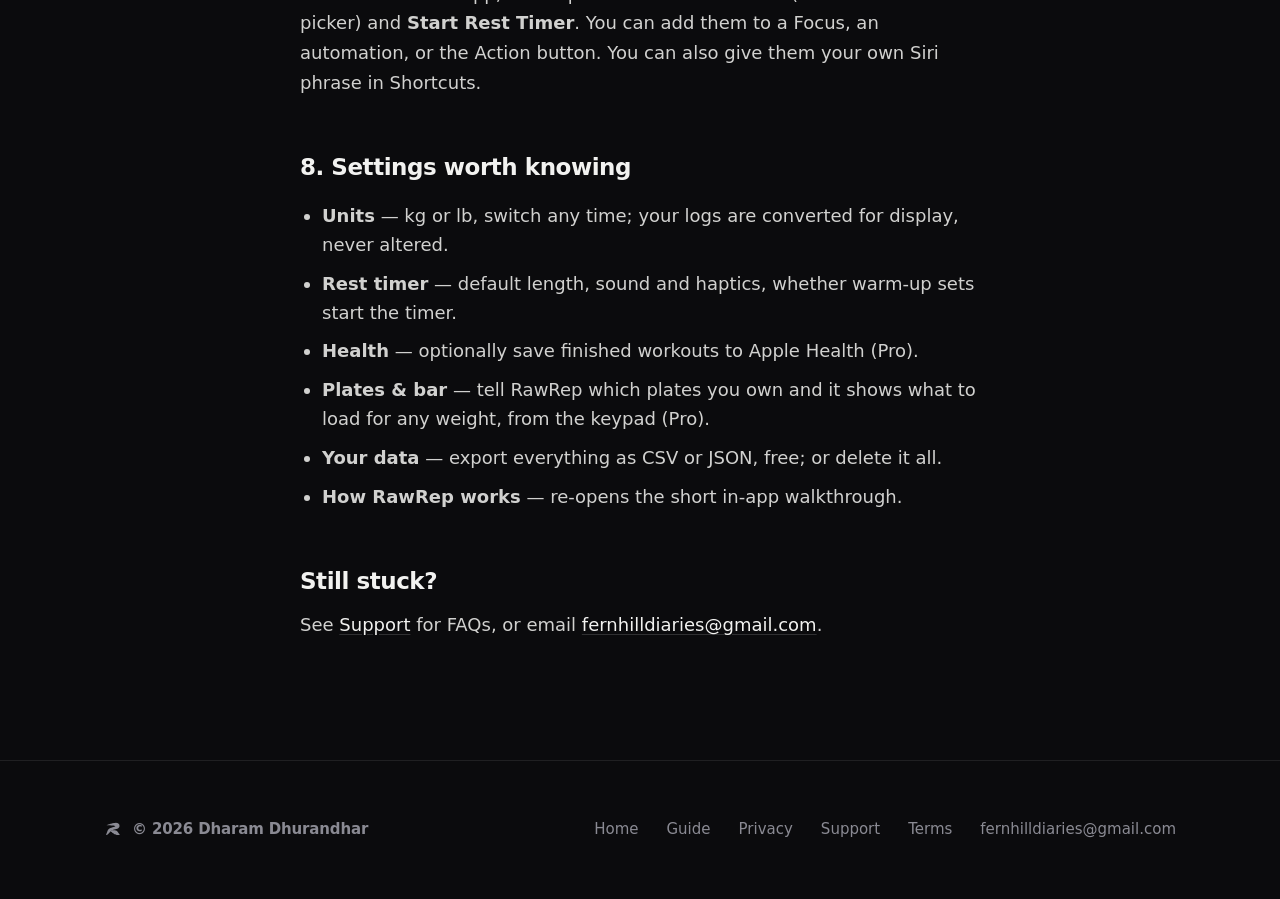
==== commit ddda1498: "Deploy site from Overload/docs/site @ ec92185" ====
--- a/guide.html
+++ b/guide.html
@@ -45,9 +45,11 @@
     <span class="kicker">Help</span>
     <h1>How RawRep works</h1>
     <p>RawRep is built around one idea: log the set you just did in two taps, and let the phone handle the rest. This page walks through a first workout and everything you'll meet on the way. No account, no internet needed.</p>
+    <figure class="shot"><img src="img/guide/03-no-account-no-internet.jpg" width="460" height="1000" loading="lazy" alt="RawRep settings screen with no sign-in, showing units, rest timer and data export"><figcaption>Everything lives on your phone. No sign-in anywhere.</figcaption></figure>
 
     <h2>1. Your first workout</h2>
     <p>The <strong>Workout</strong> tab lists your routines — RawRep starts you with Push, Pull, Legs and an Upper-Lower day. Tap a routine to start it. You can edit any routine (or make your own) from the routines button at the top right: add exercises, set how many sets and which rep range you're aiming for.</p>
+    <figure class="shot"><img src="img/guide/04-unlimited-routines.jpg" width="460" height="1000" loading="lazy" alt="RawRep Home tab listing routines Push, Pull, Legs and Upper-Lower A"><figcaption>Home: your routines. Tap one to start.</figcaption></figure>
 
     <h2>2. Logging a set — the row</h2>
     <p>Each exercise shows one row per set, with four columns:</p>
@@ -61,14 +63,18 @@
       <dt>✓</dt>
       <dd>The set is done. Tapping the tick saves it immediately and starts your rest timer. That's the two taps: adjust if needed, tick.</dd>
     </dl>
+    
+    <figure class="shot"><img src="img/guide/01-log-a-set-offline.jpg" width="460" height="1000" loading="lazy" alt="Active workout screen showing set rows with SET, PREV, LB and REPS columns and a tick button per row"><figcaption>One row per set: PREV on the left, your numbers in the middle, ✓ on the right.</figcaption></figure>
     <p>Need another set? "Add set" at the bottom of the exercise. The ⋯ menu on an exercise lets you remove it for today.</p>
 
     <h2>3. The suggestion line</h2>
     <p>Above each exercise you'll see something like <code>Last 85 kg × 5 → try 85 kg × 6</code>. The left side is your best working set last time. The right side is RawRep's progressive-overload suggestion: add a rep until you reach the top of your rep range, then add weight and drop back down. It's a suggestion — log whatever you actually lift.</p>
+    <figure class="shot"><img src="img/guide/05-what-to-beat.jpg" width="460" height="1000" loading="lazy" alt="Exercise header showing Last 85 kg × 5 → try 85 kg × 6 above the set rows"><figcaption>The suggestion line: last time on the left, what to try on the right.</figcaption></figure>
 
     <h2>4. The rest timer</h2>
     <p>Every tick starts a rest countdown (90 seconds by default, per exercise; change the defaults in Settings → Rest timer). A bar at the bottom of the workout shows the time with <strong>−30</strong>, <strong>+30</strong> and <strong>Skip</strong>.</p>
     <p>Lock your phone and the countdown carries on as a Live Activity on the <strong>Lock Screen</strong> and in the Dynamic Island — you don't have to unlock to see it. When it reaches zero it shows GO and you get a notification. If you don't see it, check Settings → RawRep → Live Activities is on, and that Focus modes aren't hiding it (see <a href="support.html">Support</a>).</p>
+    <figure class="shot"><img src="img/guide/02-rest-timer-lock-screen.jpg" width="460" height="1000" loading="lazy" alt="iPhone Lock Screen with a RawRep Live Activity showing Rest and a 1:19 countdown"><figcaption>The rest timer on the Lock Screen — no unlocking needed.</figcaption></figure>
 
     <h2>5. Finishing</h2>
     <p>Tap <strong>Finish</strong> (top right) when you're done. You'll see a summary: sets, volume, duration and any personal records you set — a PR is the best weight, best estimated one-rep max or most reps at a weight for that exercise. Tap Done and the workout goes into <strong>History</strong>.</p>
--- a/styles.css
+++ b/styles.css
@@ -594,3 +594,8 @@
 }
 
 .tick-input:focus-visible ~ .demo-card .tick-label { outline: 2px solid var(--volt); outline-offset: 3px; }
+
+/* Guide screenshots */
+.shot { margin: 1.25rem 0 1.75rem; }
+.shot img { display:block; width:min(300px, 80%); height:auto; margin:0 auto; border-radius:22px; box-shadow:0 12px 40px rgba(0,0,0,.55); border:1px solid rgba(255,255,255,.06); }
+.shot figcaption { text-align:center; font-size:.85rem; opacity:.7; margin-top:.6rem; }
